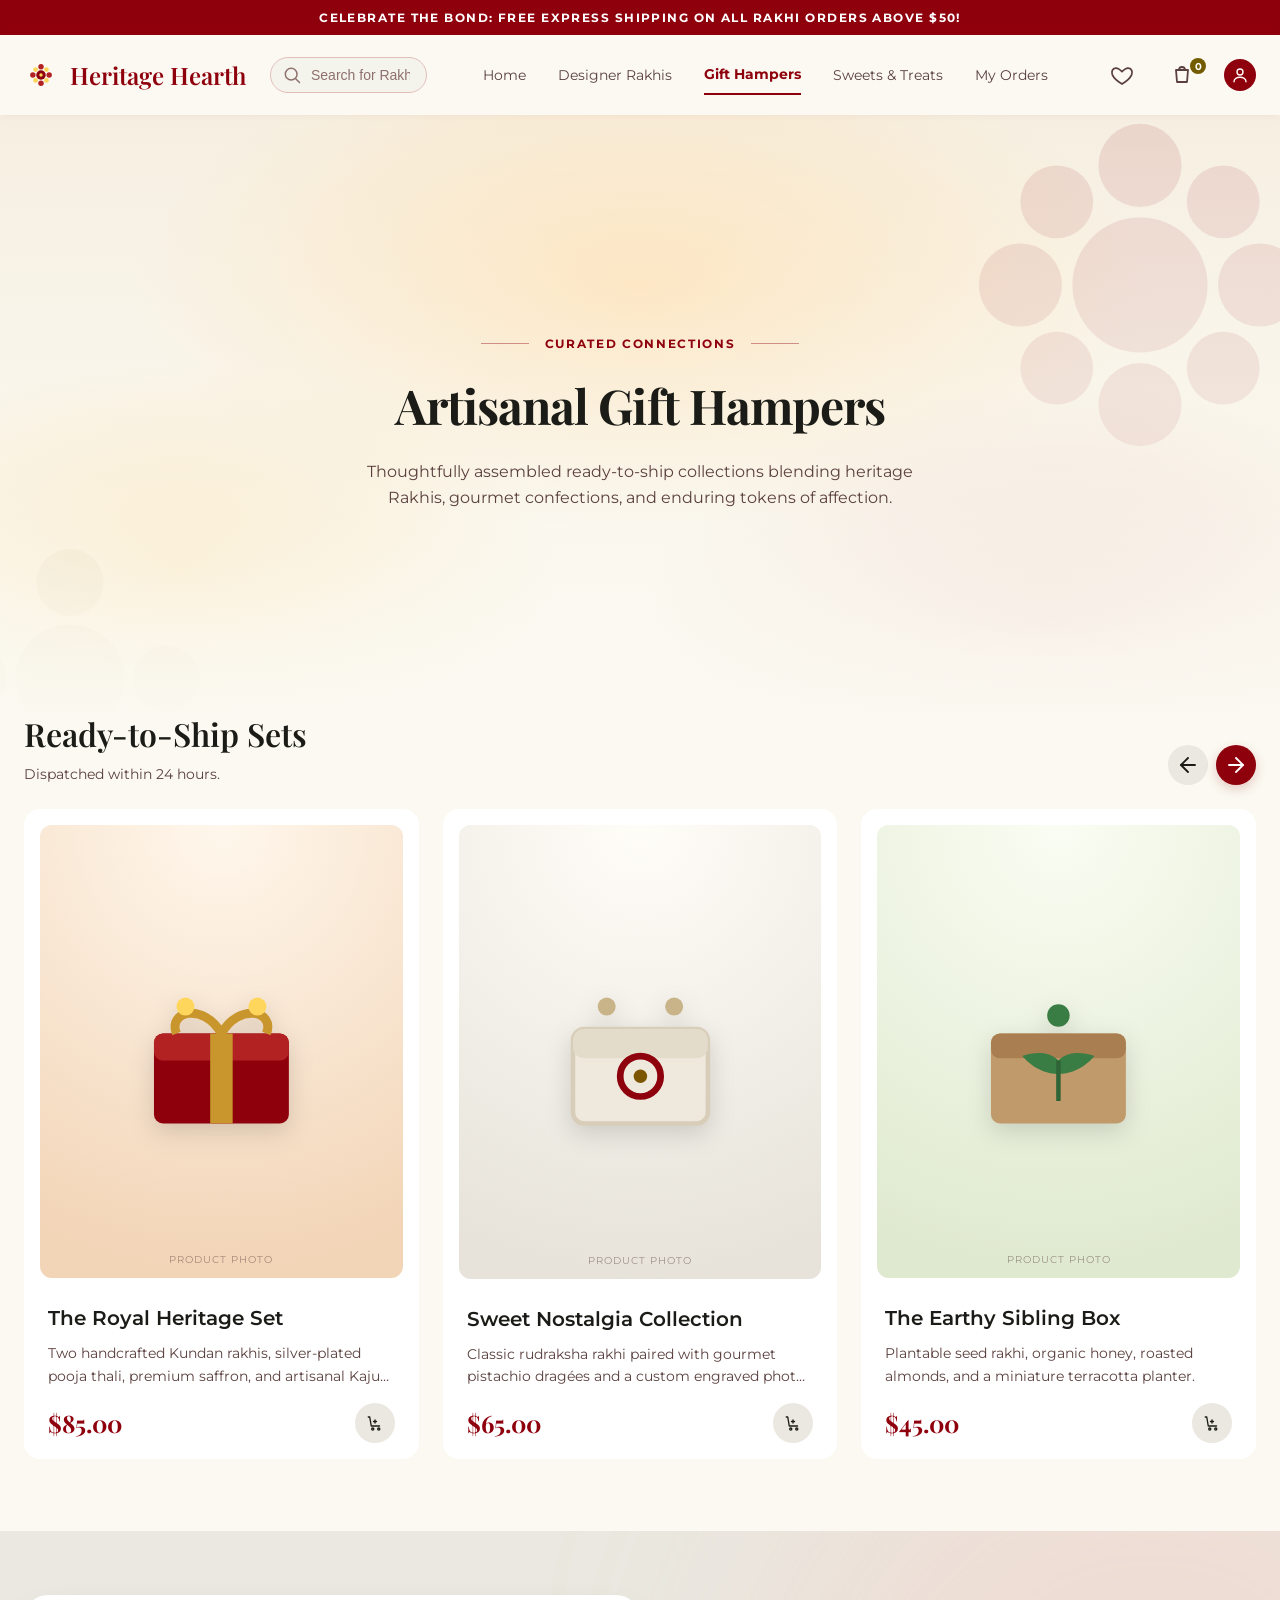
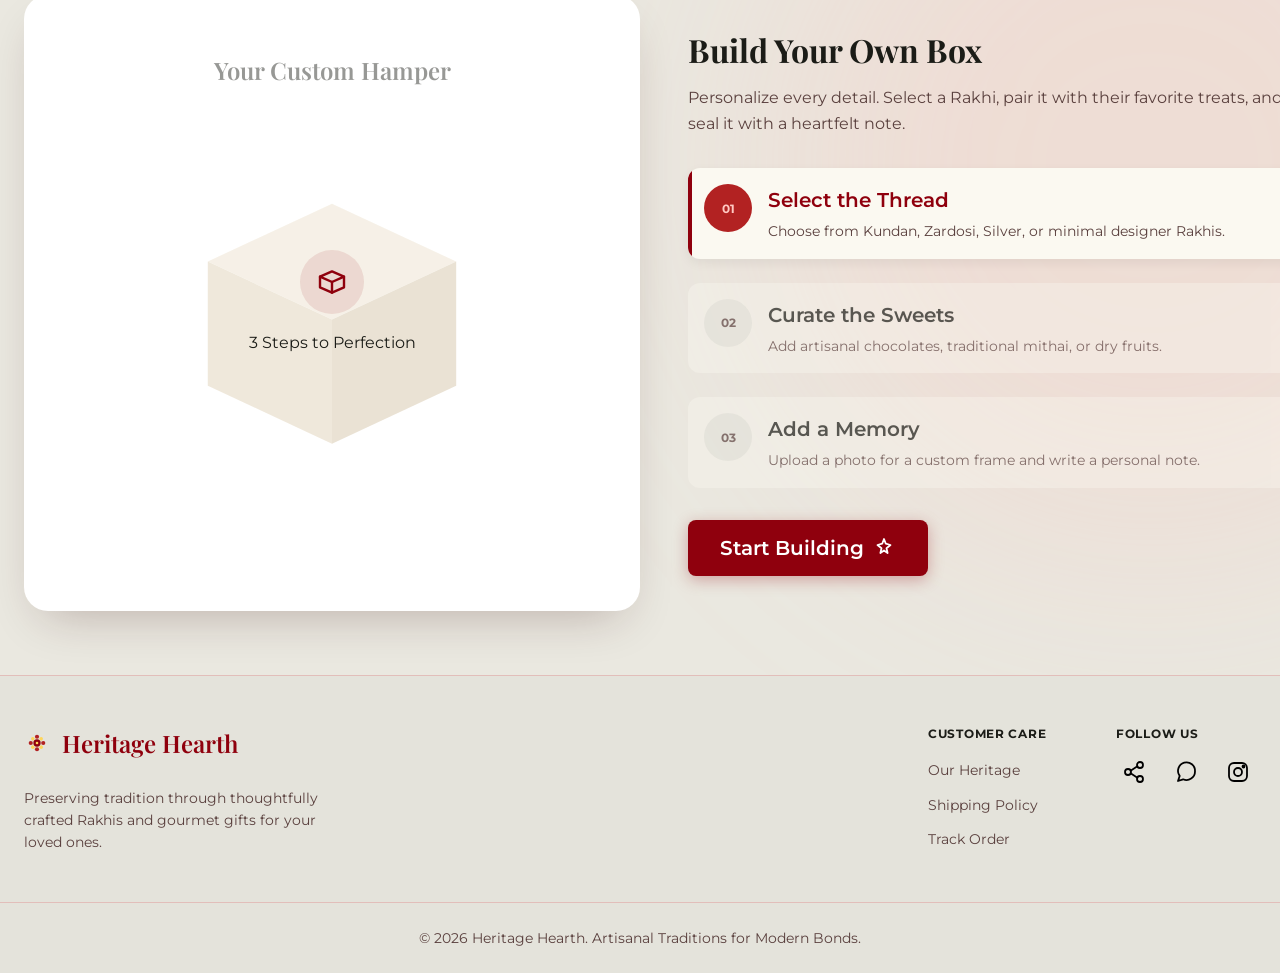
==== gift-hampers.html @ 0b855cfa "Add self-contained Gift Hampers page and link pages in nav - Add gift-hampers.html: hero, ready-to-s" ====
<!DOCTYPE html>
<html lang="en">
<head>
<meta charset="utf-8" />
<meta name="viewport" content="width=device-width, initial-scale=1.0" />
<title>Heritage Hearth — Gift Hampers</title>
<meta name="description" content="Artisanal ready-to-ship Raksha Bandhan gift hampers — heritage Rakhis, gourmet sweets, and enduring keepsakes." />
<style>
  /* ============ Embedded fonts (self-contained, no network) ============ */
  @font-face{
    font-family:'Playfair Display';font-style:normal;font-weight:600 700;font-display:swap;
    src:url([data-uri]) format('woff2');
  }
  @font-face{
    font-family:'Montserrat';font-style:normal;font-weight:400 700;font-display:swap;
    src:url([data-uri]) format('woff2');
  }

  /* ============ Design tokens (Heritage Hearth palette) ============ */
  :root{
    --background:#fbf9f1;
    --on-background:#1b1c17;
    --surface:#fbf9f1;
    --surface-variant:#e4e3db;
    --surface-container-lowest:#ffffff;
    --surface-container-low:#f5f4ec;
    --surface-container:#f0eee6;
    --surface-container-high:#eae8e0;
    --surface-container-highest:#e4e3db;
    --on-surface:#1b1c17;
    --on-surface-variant:#5a403e;
    --outline:#8e706d;
    --outline-variant:#e2beba;

    --primary:#8f000d;
    --on-primary:#ffffff;
    --primary-container:#b22222;
    --on-primary-container:#ffc8c2;
    --primary-fixed-dim:#ffb4ac;

    --secondary:#735c00;
    --on-secondary:#ffffff;
    --secondary-container:#fed65b;

    --tertiary:#5d3f00;
    --on-tertiary:#ffffff;
    --tertiary-container:#7c5500;
    --tertiary-fixed:#ffdeac;
    --on-tertiary-fixed:#281900;

    --error:#ba1a1a;
    --on-error:#ffffff;

    --serif:'Playfair Display', Georgia, 'Times New Roman', serif;
    --sans:'Montserrat', system-ui, -apple-system, 'Segoe UI', Roboto, sans-serif;

    --container:1280px;
    --gutter:24px;
    --radius-lg:0.5rem;
    --radius-xl:0.75rem;
  }

  *{box-sizing:border-box;}
  html{-webkit-text-size-adjust:100%;scroll-behavior:smooth;}
  body{
    margin:0;background:var(--background);color:var(--on-background);
    font-family:var(--sans);font-size:16px;line-height:1.6;-webkit-font-smoothing:antialiased;
  }
  img{max-width:100%;display:block;}
  a{color:inherit;text-decoration:none;}
  button{font-family:inherit;cursor:pointer;border:none;background:none;}
  :focus-visible{outline:2px solid var(--primary);outline-offset:2px;border-radius:3px;}

  .wrap{max-width:var(--container);margin:0 auto;padding-left:var(--gutter);padding-right:var(--gutter);}
  .icon{width:24px;height:24px;stroke:currentColor;stroke-width:1.8;fill:none;stroke-linecap:round;stroke-linejoin:round;flex:none;}
  .icon-sm{width:18px;height:18px;}
  .icon-lg{width:32px;height:32px;}

  /* ============ Announcement bar ============ */
  .announce{background:var(--primary);color:var(--on-primary);text-align:center;padding:8px 12px;
    font-size:12px;font-weight:700;text-transform:uppercase;letter-spacing:.12em;}

  /* ============ Header ============ */
  header.site{position:sticky;top:0;z-index:50;width:100%;
    background:color-mix(in srgb,var(--surface) 90%,transparent);
    backdrop-filter:blur(10px);-webkit-backdrop-filter:blur(10px);box-shadow:0 1px 8px rgba(143,0,13,.05);}
  .header-inner{height:80px;display:flex;align-items:center;justify-content:space-between;gap:var(--gutter);}
  .brand{display:flex;align-items:center;gap:12px;flex:none;}
  .brand .mark{width:34px;height:34px;}
  .brand .name{font-family:var(--serif);font-weight:600;font-size:24px;color:var(--primary);}
  .search{flex:1;max-width:28rem;position:relative;display:flex;align-items:center;}
  .search svg{position:absolute;left:12px;width:20px;height:20px;color:var(--outline);}
  .search input{width:100%;padding:9px 16px 9px 40px;border-radius:999px;font-size:14px;
    background:var(--surface-container-low);border:1px solid var(--outline-variant);color:var(--on-background);}
  .search input::placeholder{color:var(--outline);}
  .search input:focus{outline:none;border-color:var(--primary);}
  nav.main{display:flex;align-items:center;gap:32px;padding:0 32px;}
  nav.main a{font-size:14px;color:var(--on-surface-variant);padding:8px 0;transition:color .2s;}
  nav.main a:hover{color:var(--primary);}
  nav.main a[aria-current="page"]{color:var(--primary);font-weight:700;border-bottom:2px solid var(--primary);}
  .actions{display:flex;align-items:center;gap:24px;flex:none;}
  .actions button{color:var(--on-surface-variant);display:flex;align-items:center;position:relative;transition:color .2s;}
  .actions button:hover{color:var(--primary);}
  .cart-badge{position:absolute;top:-4px;right:-6px;background:var(--secondary);color:var(--on-secondary);
    font-size:10px;width:16px;height:16px;border-radius:50%;display:flex;align-items:center;justify-content:center;font-weight:700;}
  .avatar{width:32px;height:32px;border-radius:50%;background:var(--primary);color:var(--on-primary);display:flex;align-items:center;justify-content:center;}

  /* ============ Hero ============ */
  .hero{position:relative;width:100%;min-height:400px;height:min(614px,72vh);display:flex;align-items:center;justify-content:center;overflow:hidden;background:var(--surface-container-low);}
  .hero .bg{position:absolute;inset:0;
    background:
      radial-gradient(55% 55% at 50% 28%, rgba(255,222,172,.75), transparent 72%),
      radial-gradient(45% 55% at 82% 82%, rgba(178,34,34,.16), transparent 70%),
      radial-gradient(42% 48% at 14% 74%, rgba(255,186,56,.30), transparent 70%),
      linear-gradient(180deg,#f6efe1,#fbf9f1);}
  .hero .motif{position:absolute;width:520px;height:520px;right:-120px;top:-90px;opacity:.10;pointer-events:none;}
  .hero .motif.two{left:-140px;bottom:-160px;top:auto;right:auto;width:420px;height:420px;opacity:.08;}
  .hero .scrim{position:absolute;inset:0;background:linear-gradient(to top,var(--surface),color-mix(in srgb,var(--surface) 40%,transparent) 42%,transparent);}
  .hero-content{position:relative;z-index:2;text-align:center;max-width:48rem;padding:0 var(--gutter);margin:0 auto;display:flex;flex-direction:column;align-items:center;}
  .eyebrow-lines{display:inline-flex;align-items:center;justify-content:center;margin-bottom:24px;}
  .eyebrow-lines .ln{width:48px;height:1px;background:color-mix(in srgb,var(--primary) 40%,transparent);}
  .eyebrow-lines .txt{margin:0 16px;color:var(--primary);font-size:12px;font-weight:700;text-transform:uppercase;letter-spacing:.14em;}
  .hero h1{font-family:var(--serif);font-weight:700;font-size:48px;line-height:1.2;letter-spacing:-.02em;color:var(--on-surface);margin:0 0 24px;text-wrap:balance;}
  .hero p{color:var(--on-surface-variant);max-width:36rem;margin:0;text-wrap:balance;}

  /* ============ Hampers grid ============ */
  .hampers{max-width:var(--container);margin:0 auto;padding:48px var(--gutter);position:relative;z-index:20;margin-top:-64px;}
  .hampers-head{display:flex;align-items:flex-end;justify-content:space-between;gap:16px;margin-bottom:24px;}
  .hampers-head h2{font-family:var(--serif);font-weight:600;font-size:32px;line-height:1.3;margin:0;}
  .hampers-head .subtle{font-size:14px;color:var(--on-surface-variant);margin:8px 0 0;}
  .navbtns{display:flex;gap:8px;}
  .navbtns button{width:40px;height:40px;border-radius:50%;display:flex;align-items:center;justify-content:center;transition:.2s;}
  .navbtns .prev{background:var(--surface-container-high);color:var(--on-surface);}
  .navbtns .prev:hover{background:var(--surface-variant);}
  .navbtns .next{background:var(--primary);color:var(--on-primary);box-shadow:0 4px 12px rgba(143,0,13,.2);}
  .navbtns .next:hover{background:var(--primary-container);color:var(--on-primary-container);}

  .hamper-grid{display:grid;grid-template-columns:repeat(3,1fr);gap:var(--gutter);}
  .hamper{position:relative;background:var(--surface-container-lowest);border-radius:1rem;padding:16px;transition:transform .3s,box-shadow .3s;display:flex;flex-direction:column;}
  .hamper:hover{box-shadow:0 20px 40px -12px rgba(60,20,20,.22);transform:translateY(-4px);}
  .hamper .pic{position:relative;width:100%;aspect-ratio:4/5;border-radius:var(--radius-xl);overflow:hidden;margin-bottom:24px;background:var(--surface-container-low);}
  .hbadge{position:absolute;top:16px;left:16px;padding:4px 12px;border-radius:999px;font-size:12px;font-weight:700;letter-spacing:.02em;}
  .hbadge.best{background:var(--tertiary);color:var(--on-tertiary);}
  .hbadge.eco{background:var(--secondary);color:var(--on-secondary);}
  .hamper h3{font-family:var(--sans);font-weight:600;font-size:20px;margin:0 0 8px;padding:0 8px;}
  .hamper .desc{font-size:14px;color:var(--on-surface-variant);margin:0 0 16px;padding:0 8px;
    display:-webkit-box;-webkit-line-clamp:2;-webkit-box-orient:vertical;overflow:hidden;}
  .hamper .foot{display:flex;align-items:center;justify-content:space-between;padding:0 8px;margin-top:auto;}
  .hamper .price{font-family:var(--serif);font-weight:700;font-size:24px;color:var(--primary);}
  .addbtn{width:40px;height:40px;border-radius:50%;display:flex;align-items:center;justify-content:center;background:var(--surface-container-high);color:var(--on-surface);transition:.2s;}
  .hamper:hover .addbtn{background:var(--primary);color:var(--on-primary);}

  .art{display:flex;align-items:center;justify-content:center;width:100%;height:100%;position:relative;
    background:radial-gradient(120% 100% at 50% 0%, var(--art-b,#fff), var(--art-a,#f0eee6));transition:transform .7s ease;}
  .hamper:hover .art,.vis .art{transform:scale(1.03);}
  .art svg{width:62%;height:62%;filter:drop-shadow(0 8px 12px rgba(0,0,0,.14));}
  .art .cap{position:absolute;bottom:10px;left:0;right:0;text-align:center;font-size:10px;letter-spacing:.1em;text-transform:uppercase;color:var(--on-surface-variant);opacity:.5;}

  /* ============ Build Your Own Box ============ */
  .build{position:relative;width:100%;background:var(--surface-container-high);padding:64px 0;overflow:hidden;margin-top:24px;}
  .build .glow{position:absolute;right:-20%;top:-20%;width:60%;aspect-ratio:1;border-radius:50%;background:rgba(255,180,172,.22);filter:blur(120px);pointer-events:none;}
  .build-inner{position:relative;z-index:1;max-width:var(--container);margin:0 auto;padding:0 var(--gutter);display:flex;gap:48px;align-items:center;}
  .vis{width:50%;flex:none;}
  .vis-card{position:relative;width:100%;aspect-ratio:1;background:var(--surface-container-lowest);border-radius:1.5rem;box-shadow:0 20px 50px -20px rgba(60,20,20,.3);padding:32px;display:flex;flex-direction:column;align-items:center;justify-content:center;overflow:hidden;}
  .vis-card .cap-top{position:absolute;top:32px;font-family:var(--serif);font-weight:600;font-size:24px;color:var(--on-surface);opacity:.45;}
  .vis-art{position:relative;width:75%;height:75%;display:flex;align-items:center;justify-content:center;}
  .vis-art .box-bg{position:absolute;inset:0;opacity:.4;}
  .vis-center{position:relative;z-index:1;text-align:center;}
  .vis-center .circle{width:64px;height:64px;border-radius:50%;background:rgba(143,0,13,.1);display:flex;align-items:center;justify-content:center;margin:0 auto 16px;color:var(--primary);}
  .vis-center p{font-size:16px;color:var(--on-surface);margin:0;}

  .steps-col{width:50%;flex:none;display:flex;flex-direction:column;gap:32px;}
  .steps-col .intro h2{font-family:var(--serif);font-weight:700;font-size:32px;line-height:1.2;margin:0 0 16px;}
  .steps-col .intro p{color:var(--on-surface-variant);margin:0;}
  .steps{display:flex;flex-direction:column;gap:24px;}
  .step{display:flex;gap:16px;padding:16px;border-radius:var(--radius-xl);background:color-mix(in srgb,var(--surface) 50%,transparent);transition:.3s;cursor:pointer;position:relative;overflow:hidden;opacity:.7;}
  .step:hover{opacity:1;background:var(--surface);}
  .step.active{opacity:1;background:var(--surface);box-shadow:0 4px 12px rgba(0,0,0,.06);}
  .step.active::before{content:"";position:absolute;left:0;top:0;bottom:0;width:4px;background:var(--primary);}
  .step .num{width:48px;height:48px;border-radius:50%;display:flex;align-items:center;justify-content:center;font-size:12px;font-weight:700;flex:none;
    background:var(--surface-variant);color:var(--on-surface-variant);}
  .step.active .num{background:var(--primary-container);color:var(--on-primary-container);}
  .step h4{font-family:var(--sans);font-weight:600;font-size:20px;margin:0 0 4px;transition:color .2s;}
  .step.active h4{color:var(--primary);}
  .step p{font-size:14px;color:var(--on-surface-variant);margin:0;}
  .build-cta{align-self:flex-start;display:inline-flex;align-items:center;gap:8px;background:var(--primary);color:var(--on-primary);
    padding:16px 32px;border-radius:var(--radius-lg);font-family:var(--sans);font-weight:600;font-size:20px;
    box-shadow:0 4px 16px rgba(143,0,13,.3);transition:.2s;}
  .build-cta:hover{background:var(--primary-container);}

  /* ============ Footer ============ */
  footer.site{background:var(--surface-container-highest);border-top:1px solid var(--outline-variant);}
  .footer-top{display:flex;flex-wrap:wrap;justify-content:space-between;gap:48px;padding-top:48px;padding-bottom:48px;}
  .footer-brand{max-width:20rem;}
  .footer-brand .row{display:flex;align-items:center;gap:12px;margin-bottom:24px;}
  .footer-brand .mark{width:26px;height:26px;}
  .footer-brand .name{font-family:var(--serif);font-weight:600;font-size:24px;color:var(--primary);}
  .footer-brand p{font-size:14px;color:var(--on-surface-variant);margin:0;}
  .footer-cols{display:grid;grid-template-columns:repeat(2,minmax(140px,1fr));gap:24px 48px;}
  .footer-cols h4{font-size:12px;font-weight:700;text-transform:uppercase;letter-spacing:.06em;margin:0 0 16px;}
  .footer-cols ul{list-style:none;margin:0;padding:0;display:flex;flex-direction:column;gap:12px;}
  .footer-cols li{font-size:14px;color:var(--on-surface-variant);cursor:pointer;transition:color .15s;}
  .footer-cols li:hover{color:var(--primary);}
  .socials{display:flex;gap:16px;color:var(--on-surface-variant);}
  .socials button:hover{color:var(--primary);}
  .copyright{border-top:1px solid var(--outline-variant);text-align:center;padding:24px 0;font-size:14px;color:var(--on-surface-variant);}

  /* ============ Responsive ============ */
  @media (max-width:1023px){
    nav.main{display:none;}
    .build-inner{flex-direction:column;}
    .vis,.steps-col{width:100%;}
    .hamper-grid{grid-template-columns:repeat(2,1fr);}
    .hamper.third{display:none;}
  }
  @media (max-width:767px){
    .search{display:none;}
    .brand .name{display:none;}
    .hero h1{font-size:32px;}
    .hampers-head h2{font-size:24px;}
    .steps-col .intro h2{font-size:28px;}
    .navbtns{display:none;}
    .hamper-grid{grid-template-columns:1fr;}
    .hamper.third{display:flex;}
    .actions{gap:16px;}
  }
  @media (prefers-reduced-motion:reduce){
    *{transition:none !important;animation:none !important;scroll-behavior:auto;}
  }
</style>
</head>
<body>

<div class="announce">Celebrate the Bond: Free Express Shipping on all Rakhi Orders above $50!</div>

<header class="site">
  <div class="wrap header-inner">
    <div class="brand">
      <svg class="mark" viewBox="0 0 100 100" aria-hidden="true"><circle cx="50" cy="50" r="14" fill="#8f000d"/><g fill="#b22222"><circle cx="50" cy="26" r="8"/><circle cx="50" cy="74" r="8"/><circle cx="26" cy="50" r="8"/><circle cx="74" cy="50" r="8"/></g><g fill="#fed65b"><circle cx="34" cy="34" r="7"/><circle cx="66" cy="34" r="7"/><circle cx="34" cy="66" r="7"/><circle cx="66" cy="66" r="7"/></g><circle cx="50" cy="50" r="5" fill="#fed65b"/></svg>
      <span class="name">Heritage Hearth</span>
    </div>

    <div class="search">
      <svg viewBox="0 0 24 24" fill="none" stroke="currentColor" stroke-width="1.8" stroke-linecap="round"><circle cx="11" cy="11" r="7"/><line x1="21" y1="21" x2="16.7" y2="16.7"/></svg>
      <input type="text" placeholder="Search for Rakhis, Gifts..." aria-label="Search" />
    </div>

    <nav class="main" aria-label="Primary">
      <a href="#">Home</a>
      <a href="index.html">Designer Rakhis</a>
      <a href="gift-hampers.html" aria-current="page">Gift Hampers</a>
      <a href="#">Sweets &amp; Treats</a>
      <a href="#">My Orders</a>
    </nav>

    <div class="actions">
      <button aria-label="Wishlist"><svg class="icon" viewBox="0 0 24 24"><path d="M12 21s-7.5-4.6-9.6-9.2C1 8.4 2.6 5.5 5.6 5.1 7.7 4.8 9.4 6 12 8.6 14.6 6 16.3 4.8 18.4 5.1c3 .4 4.6 3.3 3.2 6.7C19.5 16.4 12 21 12 21z"/></svg></button>
      <button aria-label="Cart"><svg class="icon" viewBox="0 0 24 24"><path d="M6 7h12l-1 12H7L6 7z"/><path d="M9 7a3 3 0 0 1 6 0"/></svg><span class="cart-badge">0</span></button>
      <div class="avatar" aria-label="Account"><svg class="icon icon-sm" viewBox="0 0 24 24"><circle cx="12" cy="8" r="4"/><path d="M4 21c0-4 4-6 8-6s8 2 8 6"/></svg></div>
    </div>
  </div>
</header>

<main>
  <!-- Hero -->
  <section class="hero">
    <div class="bg"></div>
    <svg class="motif" viewBox="0 0 100 100" aria-hidden="true"><g fill="#8f000d"><circle cx="50" cy="50" r="13"/><circle cx="50" cy="27" r="8"/><circle cx="50" cy="73" r="8"/><circle cx="27" cy="50" r="8"/><circle cx="73" cy="50" r="8"/><circle cx="34" cy="34" r="7"/><circle cx="66" cy="34" r="7"/><circle cx="34" cy="66" r="7"/><circle cx="66" cy="66" r="7"/></g></svg>
    <svg class="motif two" viewBox="0 0 100 100" aria-hidden="true"><g fill="#7c5500"><circle cx="50" cy="50" r="13"/><circle cx="50" cy="27" r="8"/><circle cx="50" cy="73" r="8"/><circle cx="27" cy="50" r="8"/><circle cx="73" cy="50" r="8"/></g></svg>
    <div class="scrim"></div>
    <div class="hero-content">
      <div class="eyebrow-lines"><span class="ln"></span><span class="txt">Curated Connections</span><span class="ln"></span></div>
      <h1>Artisanal Gift Hampers</h1>
      <p>Thoughtfully assembled ready-to-ship collections blending heritage Rakhis, gourmet confections, and enduring tokens of affection.</p>
    </div>
  </section>

  <!-- Ready-to-Ship Sets -->
  <section class="hampers">
    <div class="hampers-head">
      <div>
        <h2>Ready-to-Ship Sets</h2>
        <p class="subtle">Dispatched within 24 hours.</p>
      </div>
      <div class="navbtns">
        <button class="prev" aria-label="Previous"><svg class="icon" viewBox="0 0 24 24"><line x1="19" y1="12" x2="5" y2="12"/><polyline points="12 19 5 12 12 5"/></svg></button>
        <button class="next" aria-label="Next"><svg class="icon" viewBox="0 0 24 24"><line x1="5" y1="12" x2="19" y2="12"/><polyline points="12 5 19 12 12 19"/></svg></button>
      </div>
    </div>

    <div class="hamper-grid">
      <!-- Hamper 1 -->
      <article class="hamper">
        <div class="pic">
          <span class="hbadge best">Bestseller</span>
          <div class="art" style="--art-a:#f2d4b6;--art-b:#fff7ec;">
            <svg viewBox="0 0 100 100" aria-hidden="true"><rect x="20" y="42" width="60" height="40" rx="4" fill="#8f000d"/><rect x="20" y="42" width="60" height="12" rx="4" fill="#b22222"/><rect x="45" y="42" width="10" height="40" fill="#c9962e"/><path d="M50 42c-8-14-24-10-20 0M50 42c8-14 24-10 20 0" fill="none" stroke="#c9962e" stroke-width="4"/><g fill="#fed65b"><circle cx="34" cy="30" r="4"/><circle cx="66" cy="30" r="4"/></g></svg>
            <span class="cap">Product photo</span>
          </div>
        </div>
        <h3>The Royal Heritage Set</h3>
        <p class="desc">Two handcrafted Kundan rakhis, silver-plated pooja thali, premium saffron, and artisanal Kaju Katli.</p>
        <div class="foot">
          <span class="price">$85.00</span>
          <button class="addbtn" aria-label="Add to cart"><svg class="icon icon-sm" viewBox="0 0 24 24"><circle cx="9" cy="20" r="1.4"/><circle cx="17" cy="20" r="1.4"/><path d="M3 4h2l2 12h11"/><path d="M12 8v4M10 10h4"/></svg></button>
        </div>
      </article>

      <!-- Hamper 2 -->
      <article class="hamper">
        <div class="pic">
          <div class="art" style="--art-a:#e7e3da;--art-b:#fffdf8;">
            <svg viewBox="0 0 100 100" aria-hidden="true"><rect x="20" y="40" width="60" height="42" rx="5" fill="#efe9dd" stroke="#d8cdb8" stroke-width="2"/><rect x="20" y="40" width="60" height="13" rx="5" fill="#e4dccb"/><circle cx="50" cy="61" r="9" fill="none" stroke="#8f000d" stroke-width="3"/><circle cx="50" cy="61" r="3" fill="#7c5500"/><g fill="#c9b48a"><circle cx="35" cy="30" r="4"/><circle cx="65" cy="30" r="4"/></g></svg>
            <span class="cap">Product photo</span>
          </div>
        </div>
        <h3>Sweet Nostalgia Collection</h3>
        <p class="desc">Classic rudraksha rakhi paired with gourmet pistachio dragées and a custom engraved photo frame.</p>
        <div class="foot">
          <span class="price">$65.00</span>
          <button class="addbtn" aria-label="Add to cart"><svg class="icon icon-sm" viewBox="0 0 24 24"><circle cx="9" cy="20" r="1.4"/><circle cx="17" cy="20" r="1.4"/><path d="M3 4h2l2 12h11"/><path d="M12 8v4M10 10h4"/></svg></button>
        </div>
      </article>

      <!-- Hamper 3 -->
      <article class="hamper third">
        <div class="pic">
          <span class="hbadge eco">Eco-Friendly</span>
          <div class="art" style="--art-a:#dfe9cf;--art-b:#fafdf3;">
            <svg viewBox="0 0 100 100" aria-hidden="true"><rect x="20" y="42" width="60" height="40" rx="4" fill="#c19a6b"/><rect x="20" y="42" width="60" height="11" rx="4" fill="#a97f52"/><path d="M50 60c-10 0-16-8-16-8s10-4 16 2c6-6 16-2 16-2s-6 8-16 8z" fill="#3a7d44"/><path d="M50 54v18" stroke="#2f6437" stroke-width="2"/><circle cx="50" cy="34" r="5" fill="#3a7d44"/></svg>
            <span class="cap">Product photo</span>
          </div>
        </div>
        <h3>The Earthy Sibling Box</h3>
        <p class="desc">Plantable seed rakhi, organic honey, roasted almonds, and a miniature terracotta planter.</p>
        <div class="foot">
          <span class="price">$45.00</span>
          <button class="addbtn" aria-label="Add to cart"><svg class="icon icon-sm" viewBox="0 0 24 24"><circle cx="9" cy="20" r="1.4"/><circle cx="17" cy="20" r="1.4"/><path d="M3 4h2l2 12h11"/><path d="M12 8v4M10 10h4"/></svg></button>
        </div>
      </article>
    </div>
  </section>

  <!-- Build Your Own Box -->
  <section class="build">
    <div class="glow"></div>
    <div class="build-inner">
      <!-- Visualizer -->
      <div class="vis">
        <div class="vis-card">
          <h3 class="cap-top">Your Custom Hamper</h3>
          <div class="vis-art">
            <svg class="box-bg" viewBox="0 0 100 100" aria-hidden="true"><path d="M20 40l30-14 30 14-30 14z" fill="#e9dcc4"/><path d="M20 40v30l30 14V54z" fill="#d8c6a6"/><path d="M80 40v30L50 84V54z" fill="#cbb896"/></svg>
            <div class="vis-center">
              <div class="circle"><svg class="icon icon-lg" viewBox="0 0 24 24"><path d="M3 8l9-4 9 4-9 4-9-4z"/><path d="M3 8v8l9 4 9-4V8"/><path d="M12 12v8"/></svg></div>
              <p>3 Steps to Perfection</p>
            </div>
          </div>
        </div>
      </div>

      <!-- Steps -->
      <div class="steps-col">
        <div class="intro">
          <h2>Build Your Own Box</h2>
          <p>Personalize every detail. Select a Rakhi, pair it with their favorite treats, and seal it with a heartfelt note.</p>
        </div>
        <div class="steps">
          <div class="step active">
            <div class="num">01</div>
            <div>
              <h4>Select the Thread</h4>
              <p>Choose from Kundan, Zardosi, Silver, or minimal designer Rakhis.</p>
            </div>
          </div>
          <div class="step">
            <div class="num">02</div>
            <div>
              <h4>Curate the Sweets</h4>
              <p>Add artisanal chocolates, traditional mithai, or dry fruits.</p>
            </div>
          </div>
          <div class="step">
            <div class="num">03</div>
            <div>
              <h4>Add a Memory</h4>
              <p>Upload a photo for a custom frame and write a personal note.</p>
            </div>
          </div>
        </div>
        <button class="build-cta" type="button">Start Building
          <svg class="icon" viewBox="0 0 24 24"><path d="M12 3l1.8 4.7L18.5 9l-4 3.2L15.6 17 12 14.4 8.4 17l1.1-4.8-4-3.2 4.7-1.3z"/></svg>
        </button>
      </div>
    </div>
  </section>
</main>

<footer class="site">
  <div class="wrap footer-top">
    <div class="footer-brand">
      <div class="row">
        <svg class="mark" viewBox="0 0 100 100" aria-hidden="true"><circle cx="50" cy="50" r="14" fill="#8f000d"/><g fill="#b22222"><circle cx="50" cy="26" r="8"/><circle cx="50" cy="74" r="8"/><circle cx="26" cy="50" r="8"/><circle cx="74" cy="50" r="8"/></g><g fill="#fed65b"><circle cx="34" cy="34" r="7"/><circle cx="66" cy="34" r="7"/><circle cx="34" cy="66" r="7"/><circle cx="66" cy="66" r="7"/></g><circle cx="50" cy="50" r="5" fill="#fed65b"/></svg>
        <span class="name">Heritage Hearth</span>
      </div>
      <p>Preserving tradition through thoughtfully crafted Rakhis and gourmet gifts for your loved ones.</p>
    </div>
    <div class="footer-cols">
      <div>
        <h4>Customer Care</h4>
        <ul><li>Our Heritage</li><li>Shipping Policy</li><li>Track Order</li></ul>
      </div>
      <div>
        <h4>Follow Us</h4>
        <div class="socials">
          <button aria-label="Share"><svg class="icon" viewBox="0 0 24 24"><circle cx="18" cy="5" r="3"/><circle cx="6" cy="12" r="3"/><circle cx="18" cy="19" r="3"/><line x1="8.6" y1="10.7" x2="15.4" y2="6.3"/><line x1="8.6" y1="13.3" x2="15.4" y2="17.7"/></svg></button>
          <button aria-label="Chat"><svg class="icon" viewBox="0 0 24 24"><path d="M21 11.5a8.5 8.5 0 0 1-11.9 7.8L4 21l1.7-5.1A8.5 8.5 0 1 1 21 11.5z"/></svg></button>
          <button aria-label="Instagram"><svg class="icon" viewBox="0 0 24 24"><rect x="3" y="3" width="18" height="18" rx="5"/><circle cx="12" cy="12" r="4"/><circle cx="17.5" cy="6.5" r="1"/></svg></button>
        </div>
      </div>
    </div>
  </div>
  <div class="copyright">© 2026 Heritage Hearth. Artisanal Traditions for Modern Bonds.</div>
</footer>

</body>
</html>
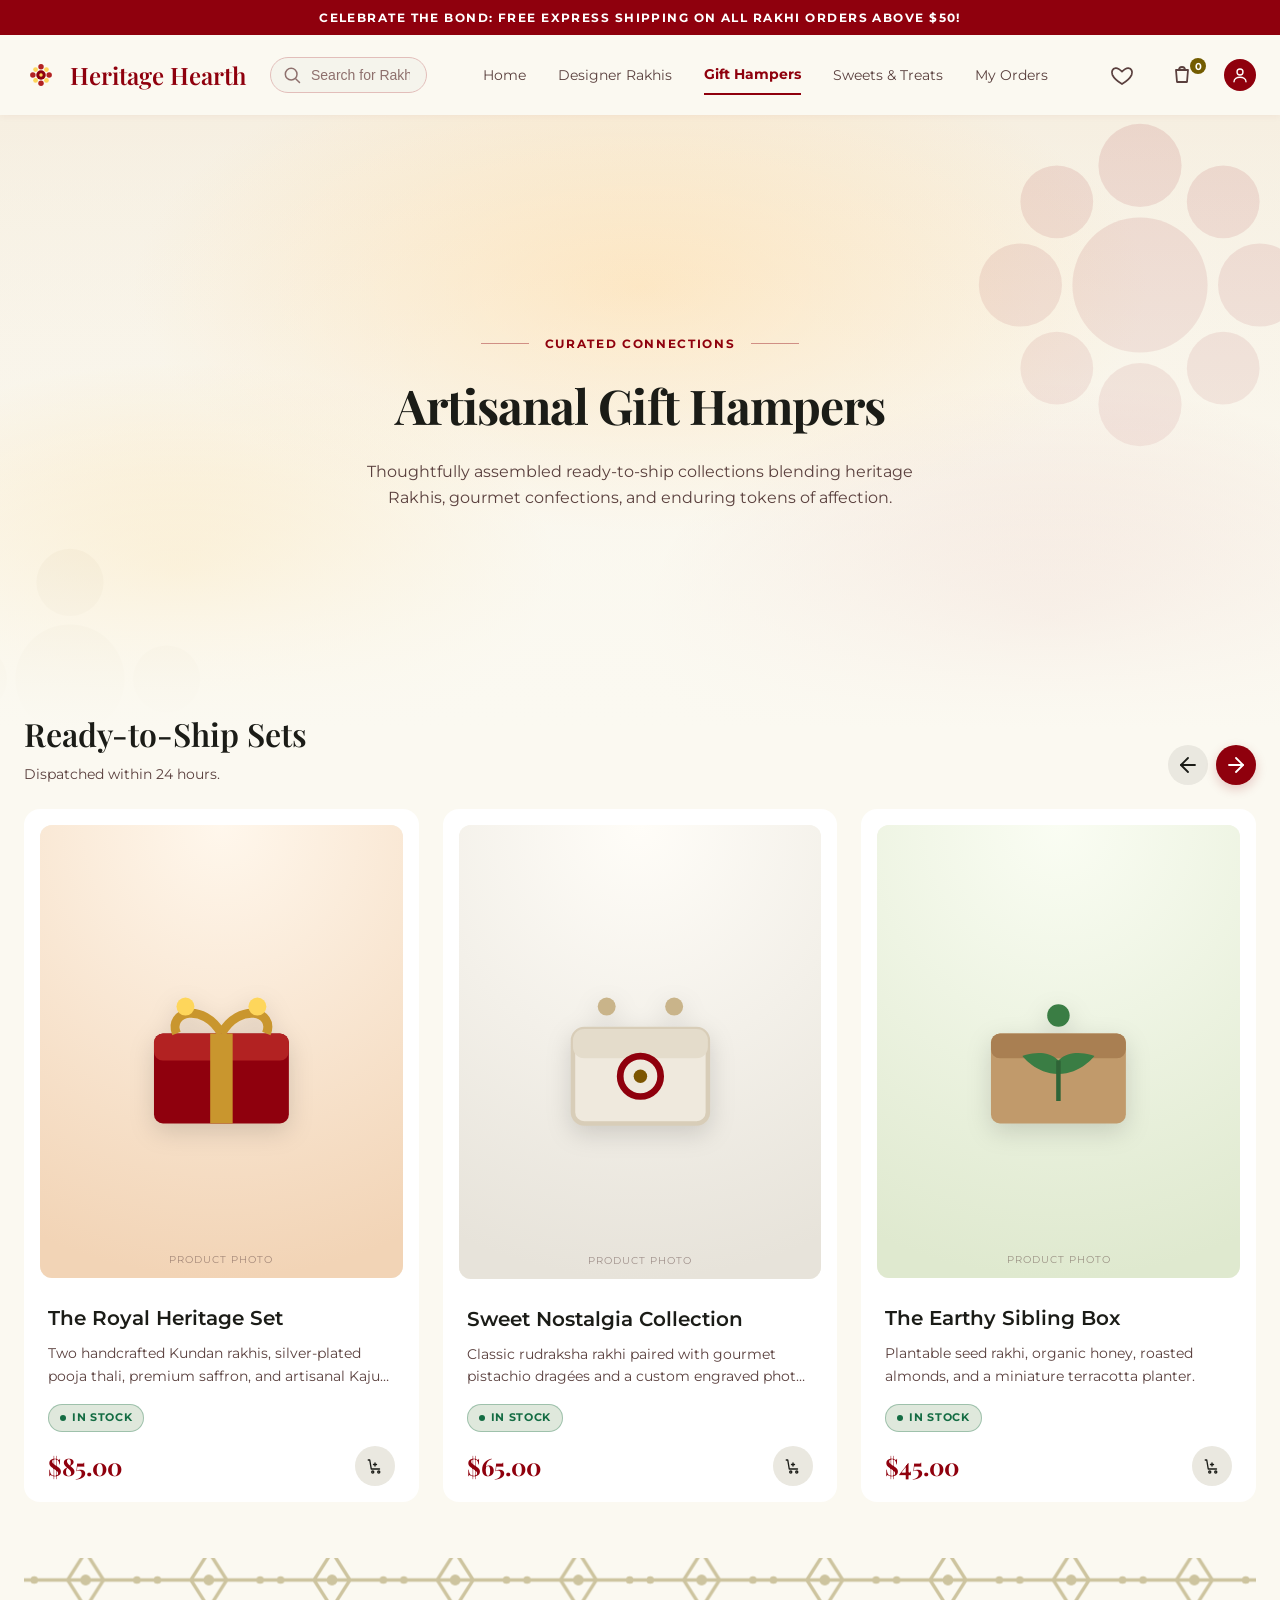
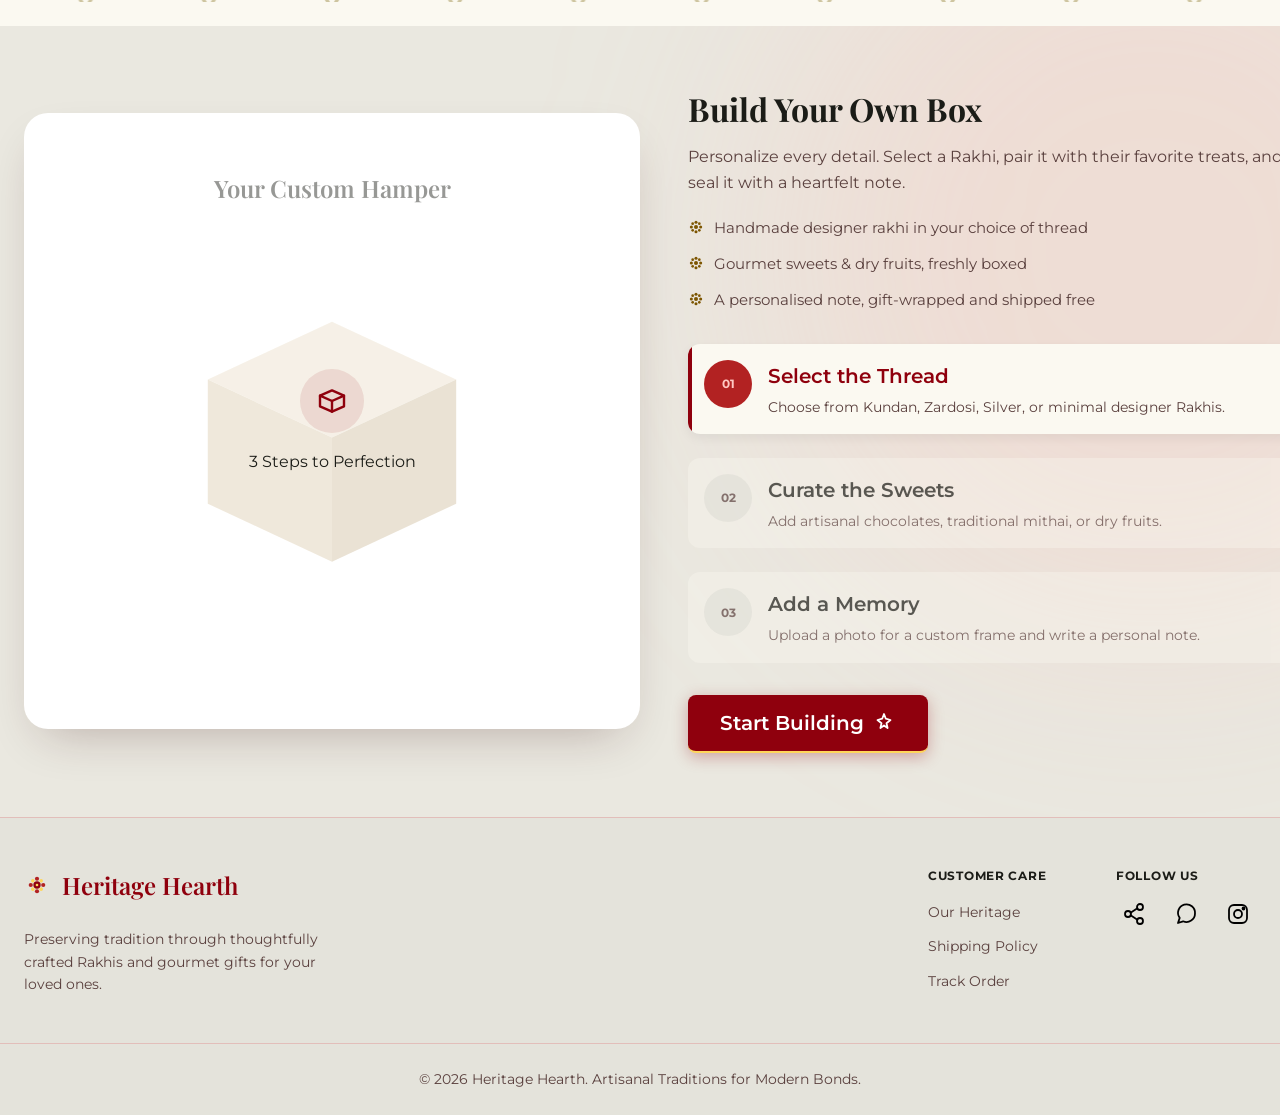
==== commit 8e74abe9: "Align pages to DESIGN.md component specs Apply the Heritage Hearth component details to both pages: " ====
--- a/gift-hampers.html
+++ b/gift-hampers.html
@@ -50,6 +50,10 @@
 
     --error:#ba1a1a;
     --on-error:#ffffff;
+    --tertiary-fixed-dim:#ffba38;
+    --emerald:#146c43;
+    --on-emerald:#ffffff;
+    --gold-line:#fed65b;
 
     --serif:'Playfair Display', Georgia, 'Times New Roman', serif;
     --sans:'Montserrat', system-ui, -apple-system, 'Segoe UI', Roboto, sans-serif;
@@ -140,7 +144,7 @@
   .hamper:hover{box-shadow:0 20px 40px -12px rgba(60,20,20,.22);transform:translateY(-4px);}
   .hamper .pic{position:relative;width:100%;aspect-ratio:4/5;border-radius:var(--radius-xl);overflow:hidden;margin-bottom:24px;background:var(--surface-container-low);}
   .hbadge{position:absolute;top:16px;left:16px;padding:4px 12px;border-radius:999px;font-size:12px;font-weight:700;letter-spacing:.02em;}
-  .hbadge.best{background:var(--tertiary);color:var(--on-tertiary);}
+  .hbadge.best{background:var(--tertiary-fixed-dim);color:var(--on-tertiary-fixed);}
   .hbadge.eco{background:var(--secondary);color:var(--on-secondary);}
   .hamper h3{font-family:var(--sans);font-weight:600;font-size:20px;margin:0 0 8px;padding:0 8px;}
   .hamper .desc{font-size:14px;color:var(--on-surface-variant);margin:0 0 16px;padding:0 8px;
@@ -185,7 +189,7 @@
   .step p{font-size:14px;color:var(--on-surface-variant);margin:0;}
   .build-cta{align-self:flex-start;display:inline-flex;align-items:center;gap:8px;background:var(--primary);color:var(--on-primary);
     padding:16px 32px;border-radius:var(--radius-lg);font-family:var(--sans);font-weight:600;font-size:20px;
-    box-shadow:0 4px 16px rgba(143,0,13,.3);transition:.2s;}
+    box-shadow:0 4px 16px rgba(143,0,13,.3);border-bottom:2px solid var(--gold-line);transition:.2s;}
   .build-cta:hover{background:var(--primary-container);}
 
   /* ============ Footer ============ */
@@ -205,6 +209,19 @@
   .socials button:hover{color:var(--primary);}
   .copyright{border-top:1px solid var(--outline-variant);text-align:center;padding:24px 0;font-size:14px;color:var(--on-surface-variant);}
 
+  /* ============ Spec components (DESIGN.md) ============ */
+  .stock-wrap{padding:0 8px;margin:0 0 14px;}
+  .stock{display:inline-flex;align-items:center;gap:6px;padding:4px 11px;border-radius:999px;
+    background:color-mix(in srgb,var(--emerald) 12%,var(--surface));color:var(--emerald);
+    border:1px solid color-mix(in srgb,var(--emerald) 32%,transparent);
+    font-size:11px;font-weight:700;letter-spacing:.06em;text-transform:uppercase;}
+  .stock .dot{width:6px;height:6px;border-radius:50%;background:var(--emerald);}
+  .feature-list{list-style:none;margin:20px 0 0;padding:0;display:flex;flex-direction:column;gap:12px;}
+  .feature-list li{display:flex;align-items:flex-start;gap:10px;font-size:15px;color:var(--on-surface-variant);}
+  .feature-list li svg{width:16px;height:16px;flex:none;margin-top:3px;color:var(--tertiary-container);}
+  .rakhi-ribbon{width:100%;max-width:var(--container);margin:8px auto 0;padding:0 var(--gutter);line-height:0;}
+  .rakhi-ribbon svg{display:block;width:100%;height:44px;}
+
   /* ============ Responsive ============ */
   @media (max-width:1023px){
     nav.main{display:none;}
@@ -300,6 +317,7 @@
         </div>
         <h3>The Royal Heritage Set</h3>
         <p class="desc">Two handcrafted Kundan rakhis, silver-plated pooja thali, premium saffron, and artisanal Kaju Katli.</p>
+        <div class="stock-wrap"><span class="stock"><span class="dot"></span>In Stock</span></div>
         <div class="foot">
           <span class="price">$85.00</span>
           <button class="addbtn" aria-label="Add to cart"><svg class="icon icon-sm" viewBox="0 0 24 24"><circle cx="9" cy="20" r="1.4"/><circle cx="17" cy="20" r="1.4"/><path d="M3 4h2l2 12h11"/><path d="M12 8v4M10 10h4"/></svg></button>
@@ -316,6 +334,7 @@
         </div>
         <h3>Sweet Nostalgia Collection</h3>
         <p class="desc">Classic rudraksha rakhi paired with gourmet pistachio dragées and a custom engraved photo frame.</p>
+        <div class="stock-wrap"><span class="stock"><span class="dot"></span>In Stock</span></div>
         <div class="foot">
           <span class="price">$65.00</span>
           <button class="addbtn" aria-label="Add to cart"><svg class="icon icon-sm" viewBox="0 0 24 24"><circle cx="9" cy="20" r="1.4"/><circle cx="17" cy="20" r="1.4"/><path d="M3 4h2l2 12h11"/><path d="M12 8v4M10 10h4"/></svg></button>
@@ -333,6 +352,7 @@
         </div>
         <h3>The Earthy Sibling Box</h3>
         <p class="desc">Plantable seed rakhi, organic honey, roasted almonds, and a miniature terracotta planter.</p>
+        <div class="stock-wrap"><span class="stock"><span class="dot"></span>In Stock</span></div>
         <div class="foot">
           <span class="price">$45.00</span>
           <button class="addbtn" aria-label="Add to cart"><svg class="icon icon-sm" viewBox="0 0 24 24"><circle cx="9" cy="20" r="1.4"/><circle cx="17" cy="20" r="1.4"/><path d="M3 4h2l2 12h11"/><path d="M12 8v4M10 10h4"/></svg></button>
@@ -340,6 +360,10 @@
       </article>
     </div>
   </section>
+
+  <div class="rakhi-ribbon" aria-hidden="true">
+    <svg viewBox="0 0 480 44" preserveAspectRatio="xMidYMid slice"><defs><pattern id="henna" width="48" height="44" patternUnits="userSpaceOnUse"><g fill="none" stroke="#735c00" stroke-width="1.3" opacity="0.34"><path d="M0 22h48"/><path d="M24 11l7 11-7 11-7-11z"/><circle cx="24" cy="22" r="2.1" fill="#735c00" stroke="none"/><circle cx="4" cy="22" r="1.5" fill="#735c00" stroke="none"/><circle cx="44" cy="22" r="1.5" fill="#735c00" stroke="none"/></g></pattern></defs><rect width="480" height="44" fill="url(#henna)"/></svg>
+  </div>
 
   <!-- Build Your Own Box -->
   <section class="build">
@@ -364,6 +388,11 @@
         <div class="intro">
           <h2>Build Your Own Box</h2>
           <p>Personalize every detail. Select a Rakhi, pair it with their favorite treats, and seal it with a heartfelt note.</p>
+          <ul class="feature-list">
+            <li><svg viewBox="0 0 24 24" fill="currentColor" aria-hidden="true"><circle cx="12" cy="12" r="3"/><circle cx="12" cy="5" r="2.3"/><circle cx="12" cy="19" r="2.3"/><circle cx="5" cy="12" r="2.3"/><circle cx="19" cy="12" r="2.3"/><circle cx="7" cy="7" r="2"/><circle cx="17" cy="7" r="2"/><circle cx="7" cy="17" r="2"/><circle cx="17" cy="17" r="2"/></svg>Handmade designer rakhi in your choice of thread</li>
+            <li><svg viewBox="0 0 24 24" fill="currentColor" aria-hidden="true"><circle cx="12" cy="12" r="3"/><circle cx="12" cy="5" r="2.3"/><circle cx="12" cy="19" r="2.3"/><circle cx="5" cy="12" r="2.3"/><circle cx="19" cy="12" r="2.3"/><circle cx="7" cy="7" r="2"/><circle cx="17" cy="7" r="2"/><circle cx="7" cy="17" r="2"/><circle cx="17" cy="17" r="2"/></svg>Gourmet sweets &amp; dry fruits, freshly boxed</li>
+            <li><svg viewBox="0 0 24 24" fill="currentColor" aria-hidden="true"><circle cx="12" cy="12" r="3"/><circle cx="12" cy="5" r="2.3"/><circle cx="12" cy="19" r="2.3"/><circle cx="5" cy="12" r="2.3"/><circle cx="19" cy="12" r="2.3"/><circle cx="7" cy="7" r="2"/><circle cx="17" cy="7" r="2"/><circle cx="7" cy="17" r="2"/><circle cx="17" cy="17" r="2"/></svg>A personalised note, gift-wrapped and shipped free</li>
+          </ul>
         </div>
         <div class="steps">
           <div class="step active">
